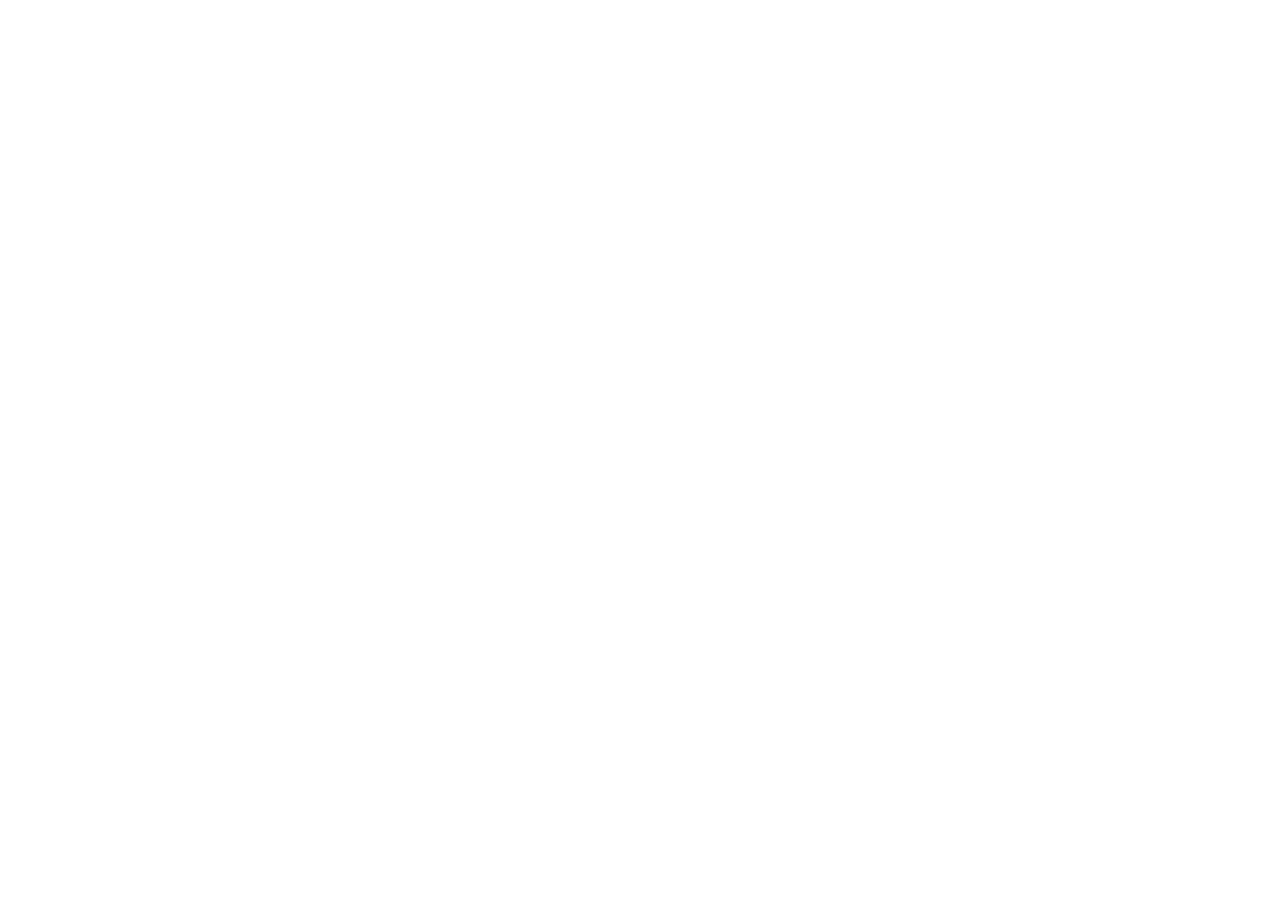
==== index.html @ 30ee0f63 "First commit" ====
<!DOCTYPE html>
<html lang="en">
<head>
    <meta charset="UTF-8">
    <meta name="viewport" content="width=device-width, initial-scale=1.0">
    <link rel="stylesheet" href="style.css">
    <title>Admin Dashboard</title>
</head>
<body>
    
</body>
</html>
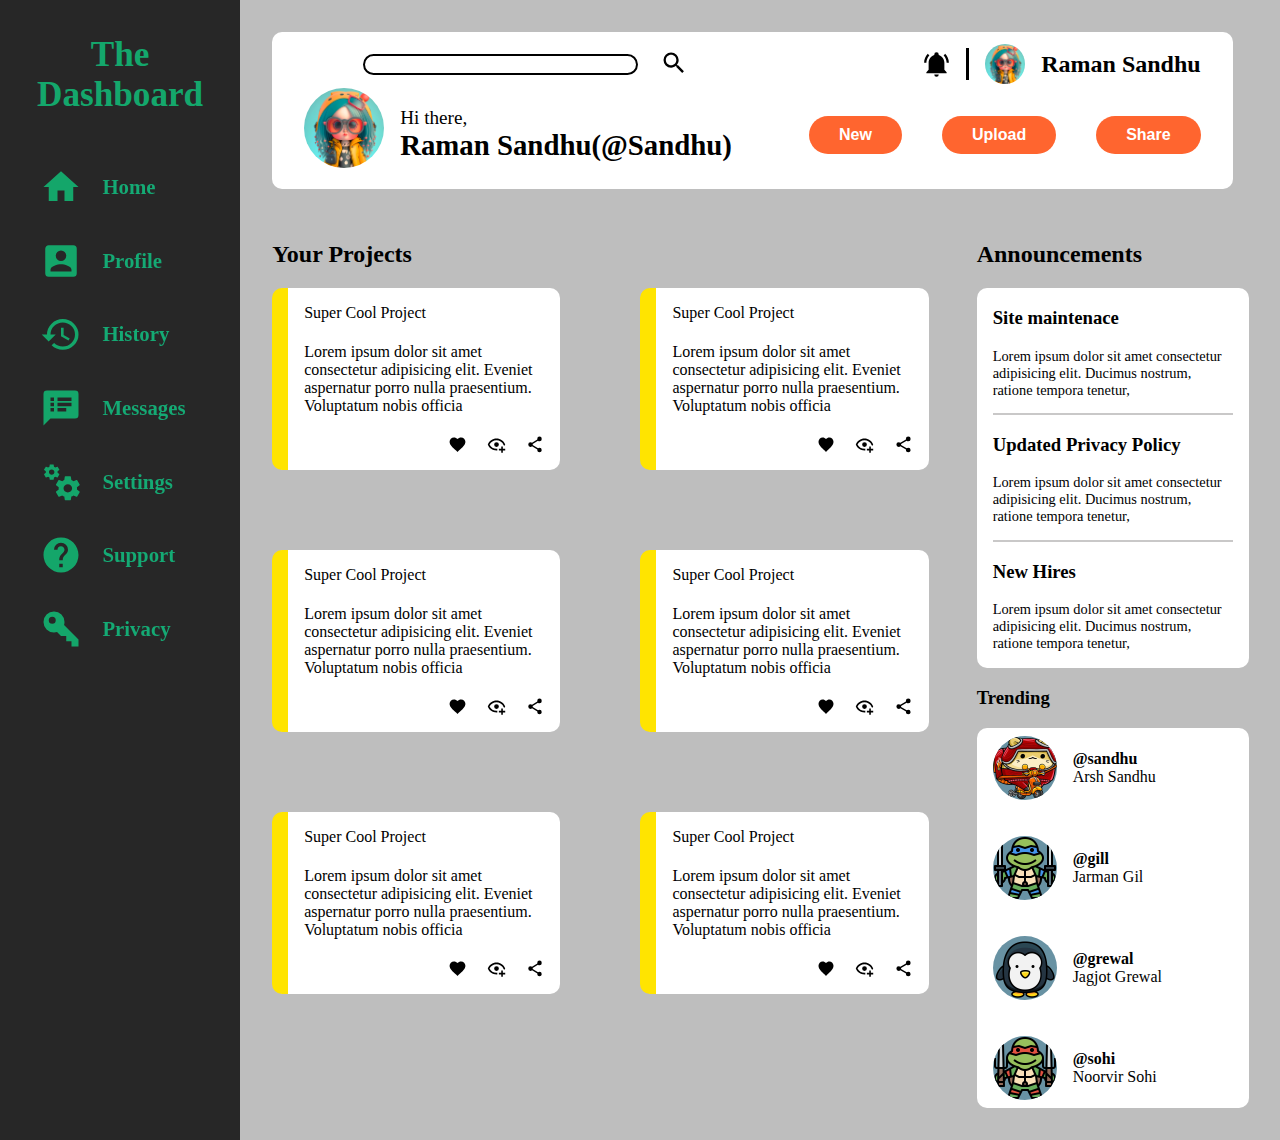
==== commit 510d2d1a: "Final commit" ====
--- a/index.html
+++ b/index.html
@@ -1,12 +1,186 @@
 <!DOCTYPE html>
 <html lang="en">
-<head>
+  <head>
     <meta charset="UTF-8">
     <meta name="viewport" content="width=device-width, initial-scale=1.0">
     <link rel="stylesheet" href="style.css">
-    <title>Admin Dashboard</title>
-</head>
-<body>
-    
-</body>
+    <title>Document</title>
+  </head>
+  <body>
+    <div class="container">
+      <div class="header">
+        <div class="search">
+          <input class="searchbar" type="text" placeholder="">
+          <button class="searchbutton">
+            <img src="images/magnify.svg" alt="">
+          </button>
+        </div>
+        <div class="username">
+          <img class="bellicon" src="images/bell.svg" alt="">
+          <div class="vl"></div>
+          <img class="profile-pic" src="images/robo.png" alt="">
+          <span>Raman Sandhu</span>
+        </div>
+        <div class="info">
+          <img src="images/robo.png" alt="">
+          <p>Hi there, <br>
+            <span>Raman Sandhu(@Sandhu)</span>
+          </p>
+        </div>
+        <div class="buttons">
+          <button>New</button>
+          <button>Upload</button>
+          <button>Share</button>
+        </div>
+      </div>
+      <div class="nav">
+        <header id='navheader'>The Dashboard</header>
+        <div class="navlist">
+          <ul>
+            <li>
+              <a class="filter-green" href="">
+                <img src="images/home.svg" alt="">Home </a>
+            </li>
+            <li>
+              <a class="filter-green" href="">
+                <img src="images/profile.svg" alt="">Profile </a>
+            </li>
+            <li>
+              <a class="filter-green" href="">
+                <img src="images/history.svg" alt="">History </a>
+            </li>
+            <li>
+              <a class="filter-green" href="">
+                <img src="images/message.svg" alt="">Messages </a>
+            </li>
+            <li>
+              <a class="filter-green" href="">
+                <img src="images/settings.svg" alt="">Settings </a>
+            </li>
+            <li>
+              <a class="filter-green" href="">
+                <img src="images/support.svg" alt="">Support </a>
+            </li>
+            <li>
+              <a class="filter-green" href="">
+                <img src="images/privacy.svg" alt="">Privacy </a>
+            </li>
+          </ul>
+        </div>
+      </div>
+      <div class="content">
+        <h2>Your Projects</h2>
+        <div class="projects">
+          <div class="items">
+            <span class="cardheding">Super Cool Project</span>
+            <p class="cardtext">Lorem ipsum dolor sit amet consectetur adipisicing elit. Eveniet aspernatur porro nulla praesentium. Voluptatum nobis officia </p>
+            <div class="cardicons">
+              <img src="images/heart.svg" alt="Like">
+              <img src="images/eye.svg" alt="View">
+              <img src="images/share.svg" alt="Share">
+            </div>
+          </div>
+          <div class="items">
+            <span class="cardheding">Super Cool Project</span>
+            <p class="cardtext">Lorem ipsum dolor sit amet consectetur adipisicing elit. Eveniet aspernatur porro nulla praesentium. Voluptatum nobis officia </p>
+            <div class="cardicons">
+              <img src="images/heart.svg" alt="Like">
+              <img src="images/eye.svg" alt="View">
+              <img src="images/share.svg" alt="Share">
+            </div>
+          </div>
+          <div class="items">
+            <span class="cardheding">Super Cool Project</span>
+            <p class="cardtext">Lorem ipsum dolor sit amet consectetur adipisicing elit. Eveniet aspernatur porro nulla praesentium. Voluptatum nobis officia </p>
+            <div class="cardicons">
+              <img src="images/heart.svg" alt="Like">
+              <img src="images/eye.svg" alt="View">
+              <img src="images/share.svg" alt="Share">
+            </div>
+          </div>
+          <div class="items">
+            <span class="cardheding">Super Cool Project</span>
+            <p class="cardtext">Lorem ipsum dolor sit amet consectetur adipisicing elit. Eveniet aspernatur porro nulla praesentium. Voluptatum nobis officia </p>
+            <div class="cardicons">
+              <img src="images/heart.svg" alt="Like">
+              <img src="images/eye.svg" alt="View">
+              <img src="images/share.svg" alt="Share">
+            </div>
+          </div>
+          <div class="items">
+            <span class="cardheding">Super Cool Project</span>
+            <p class="cardtext">Lorem ipsum dolor sit amet consectetur adipisicing elit. Eveniet aspernatur porro nulla praesentium. Voluptatum nobis officia </p>
+            <div class="cardicons">
+              <img src="images/heart.svg" alt="Like">
+              <img src="images/eye.svg" alt="View">
+              <img src="images/share.svg" alt="Share">
+            </div>
+          </div>
+          <div class="items">
+            <span class="cardheding">Super Cool Project</span>
+            <p class="cardtext">Lorem ipsum dolor sit amet consectetur adipisicing elit. Eveniet aspernatur porro nulla praesentium. Voluptatum nobis officia </p>
+            <div class="cardicons">
+              <img src="images/heart.svg" alt="Like">
+              <img src="images/eye.svg" alt="View">
+              <img src="images/share.svg" alt="Share">
+            </div>
+          </div>
+        </div>
+      </div>
+      <div class="sidebar">
+        <div class="anncounce">
+          <h2>Announcements</h2>
+          <div class="card">
+            <div class="acc">
+              <h3>Site maintenace</h3>
+              <p>Lorem ipsum dolor sit amet consectetur adipisicing elit. Ducimus nostrum, ratione tempora tenetur, </p>
+            </div>
+            <div class="line"></div>
+            <div class="acc">
+              <h3>Updated Privacy Policy</h3>
+              <p>Lorem ipsum dolor sit amet consectetur adipisicing elit. Ducimus nostrum, ratione tempora tenetur, </p>
+            </div>
+            <div class="line"></div>
+            <div class="acc">
+              <h3>New Hires</h3>
+              <p>Lorem ipsum dolor sit amet consectetur adipisicing elit. Ducimus nostrum, ratione tempora tenetur, </p>
+            </div>
+          </div>
+        </div>
+        <div class="trending">
+          <h3>Trending</h3>
+          <div class="trend">
+            <div class="profiles">
+              <img src="images/courier.png" alt="">
+              <p>
+                <b>@sandhu</b>
+                <br>Arsh Sandhu
+              </p>
+            </div>
+            <div class="profiles">
+              <img src="images/leonardo.png" alt="">
+              <p>
+                <b>@gill</b>
+                <br>Jarman Gil
+              </p>
+            </div>
+            <div class="profiles">
+              <img src="images/penguin.png" alt="">
+              <p>
+                <b>@grewal</b>
+                <br>Jagjot Grewal
+              </p>
+            </div>
+            <div class="profiles">
+              <img src="images/raphael.png" alt="">
+              <p>
+                <b>@sohi</b>
+                <br>Noorvir Sohi
+              </p>
+            </div>
+          </div>
+        </div>
+      </div>
+    </div>
+  </body>
 </html>--- a/style.css
+++ b/style.css
@@ -0,0 +1,259 @@
+body {
+    padding: 0;
+    margin: 0;
+    box-sizing: border-box;
+    font-family: Cambria;
+    background-color: #bebebe;
+  }
+  
+  .container {
+    display: grid;
+    grid-template-columns: 1fr 3fr 1fr;
+    height: 100vh;
+    width: 98.8vw;
+    padding: 0;
+  }
+  
+  .header {
+    background-color: white;
+    grid-area: 1 / 2 / 2 / 4;
+    display: grid;
+    grid-template-columns: 1fr 1fr;
+    align-items: center;
+    padding: 0.5em 2em;
+    font-family: Cambria;
+    border-radius: 10px;
+    margin: 2em;
+  }
+  .info {
+    display: grid;
+    grid-auto-flow: column;
+    align-content: center;
+    justify-content: left;
+    gap: 1em;
+  }
+  .info > img {
+    border-radius: 50px;
+    height: 5em;
+    width: 5em;
+  }
+  .info > p {
+    font-size: 1.2em;
+  }
+  .info > p > span {
+    font-size: 1.5em;
+    font-weight: bold;
+  }
+  
+  .username {
+    display: grid;
+    grid-auto-flow: column;
+    align-items: center;
+    justify-content: right;
+    gap: 1em;
+  }
+  .username > span {
+    font-size: 1.5em;
+    font-weight: bold;
+  }
+  .bellicon {
+    height: 1.7em;
+  }
+  .username > .vl {
+    border-left: 3px solid black;
+    height: 2em;
+  }
+  .profile-pic {
+    border-radius: 60px;
+    background-color: white;
+    height: 2.5em;
+    width: 2.5em;
+  }
+  .buttons {
+    display: grid;
+    grid-auto-flow: column;
+    justify-content: right;
+    gap: 2.5em;
+  }
+  .buttons > button {
+    background-color: #ff652f;
+    border: none;
+    border-radius: 20px;
+    padding: 10px 30px;
+    color: white;
+    font-weight: bold;
+    font-size: 1em;
+  }
+  .buttons > button:hover {
+    transform: scale(1.1) perspective(1px);
+  }
+  
+  .nav {
+    background-color: #272727;
+    grid-area: 1 / 1 / 4 / 1;
+    color: #14a76c;
+  }
+  #navheader {
+    font-size: 2.2em;
+    font-weight: bold;
+    text-align: center;
+    padding: 1em;
+  }
+  .navlist > ul {
+    display: grid;
+    gap: 2em;
+  }
+  .navlist > ul > li {
+    list-style-type: none;
+  }
+  .navlist > ul > li > a > img {
+    height: 2em;
+  }
+  
+  .navlist > ul > li > a {
+    display: grid;
+    grid-auto-flow: column;
+    justify-content: start;
+    gap: 1em;
+    align-items: center;
+    text-decoration: none;
+    font-size: 1.3em;
+    font-weight: bold;
+  }
+  
+  .content {
+    background-color: #bebebe;
+    grid-area: 2 / 2 / 4 / 3;
+    padding: 0px 2em;
+  }
+  
+  .projects {
+    display: grid;
+    gap: 5em;
+    grid-template-columns: repeat(auto-fit, minmax(250px, 1fr));
+    grid-template-rows: repeat(3, 1fr);
+    /* grid-template-rows:  repeat(auto-fit, minmax(250px, 1fr)); */
+  }
+  
+  .items {
+    padding: 1em;
+    background-color: white;
+    height: min(150px);
+    display: grid;
+    grid-template-columns: 1fr;
+    grid-template-rows: 1fr 3fr 1fr;
+    border-left: 1em solid #ffe400;
+    border-radius: 10px;
+  }
+  .items:hover {
+    box-shadow: 0px 10px 20px 2px rgba(0, 0, 0, 0.5);
+    transform: translateY(-3px);
+  }
+  .cardheading {
+    grid-area: 1 / 1 / 1 / 1;
+    justify-self: start;
+    align-self: center;
+  }
+  .cardtext {
+    grid-area: 2 / 1 / 3 / 1;
+    justify-self: start;
+    align-self: center;
+  }
+  .cardicons {
+    grid-area: 3 / 1 / 4 / 1;
+    display: grid;
+    grid-template-rows: 1fr;
+    grid-template-columns: 1fr 1fr 1fr;
+    width: 40%;
+    gap: 20px;
+    align-self: end;
+    justify-self: end;
+  }
+  .cardicons > img:hover {
+    transform: scale(1.1) perspective(1px);
+  }
+  .sidebar {
+    background-color: #bebebe;
+    grid-area: 2 / 3 / 4 / 4;
+    display: grid;
+    padding: 0px 1em;
+  }
+  
+  .card {
+    background-color: white;
+    height: min(380px);
+    display: grid;
+    grid-template-columns: 1fr;
+    align-content: start;
+    border-radius: 10px;
+    padding: 0px 1em;
+    justify-items: center;
+  }
+  
+  .acc > p {
+    font-size: 0.9em;
+  }
+  .line {
+    border-top: 2px solid rgb(201, 200, 200);
+    width: 15em;
+  }
+  .trend {
+    background-color: white;
+    height: min(380px);
+    display: grid;
+    grid-template-columns: 1fr;
+    align-content: center;
+    border-radius: 10px;
+    justify-items: start;
+    margin-bottom: 2em;
+  }
+  .profiles {
+    display: grid;
+    grid-auto-flow: column;
+    align-items: center;
+    align-content: center;
+    justify-content: start;
+    justify-items: start;
+    padding: 1em;
+    gap: 1em;
+  }
+  .profiles > img {
+    height: 4em;
+    border-radius: 50px;
+    background-color: #6892a3;
+  }
+  .filter-green {
+    filter: invert(58%) sepia(91%) saturate(4535%) hue-rotate(129deg)
+      brightness(95%) contrast(84%);
+  }
+  .filter-green:hover {
+    filter: invert(47%) sepia(67%) saturate(2049%) hue-rotate(340deg)
+      brightness(101%) contrast(104%);
+  }
+  
+  .search {
+    display: grid;
+    grid-auto-flow: column;
+    align-items: center;
+    justify-content: center;
+    gap: 1em;
+    height: 3em;
+  }
+  .searchbar {
+    border: 2px solid black;
+    border-radius: 15px;
+    width: 20em;
+  }
+  .searchbutton {
+    height: 3em;
+    width: 3em;
+    background-color: white;
+    border: none;
+  }
+  .searchbar:hover {
+    border: 2px solid #14a76c;
+  }
+  .searchbutton:hover {
+    transform: scale(1.1) perspective(1px);
+  }
+  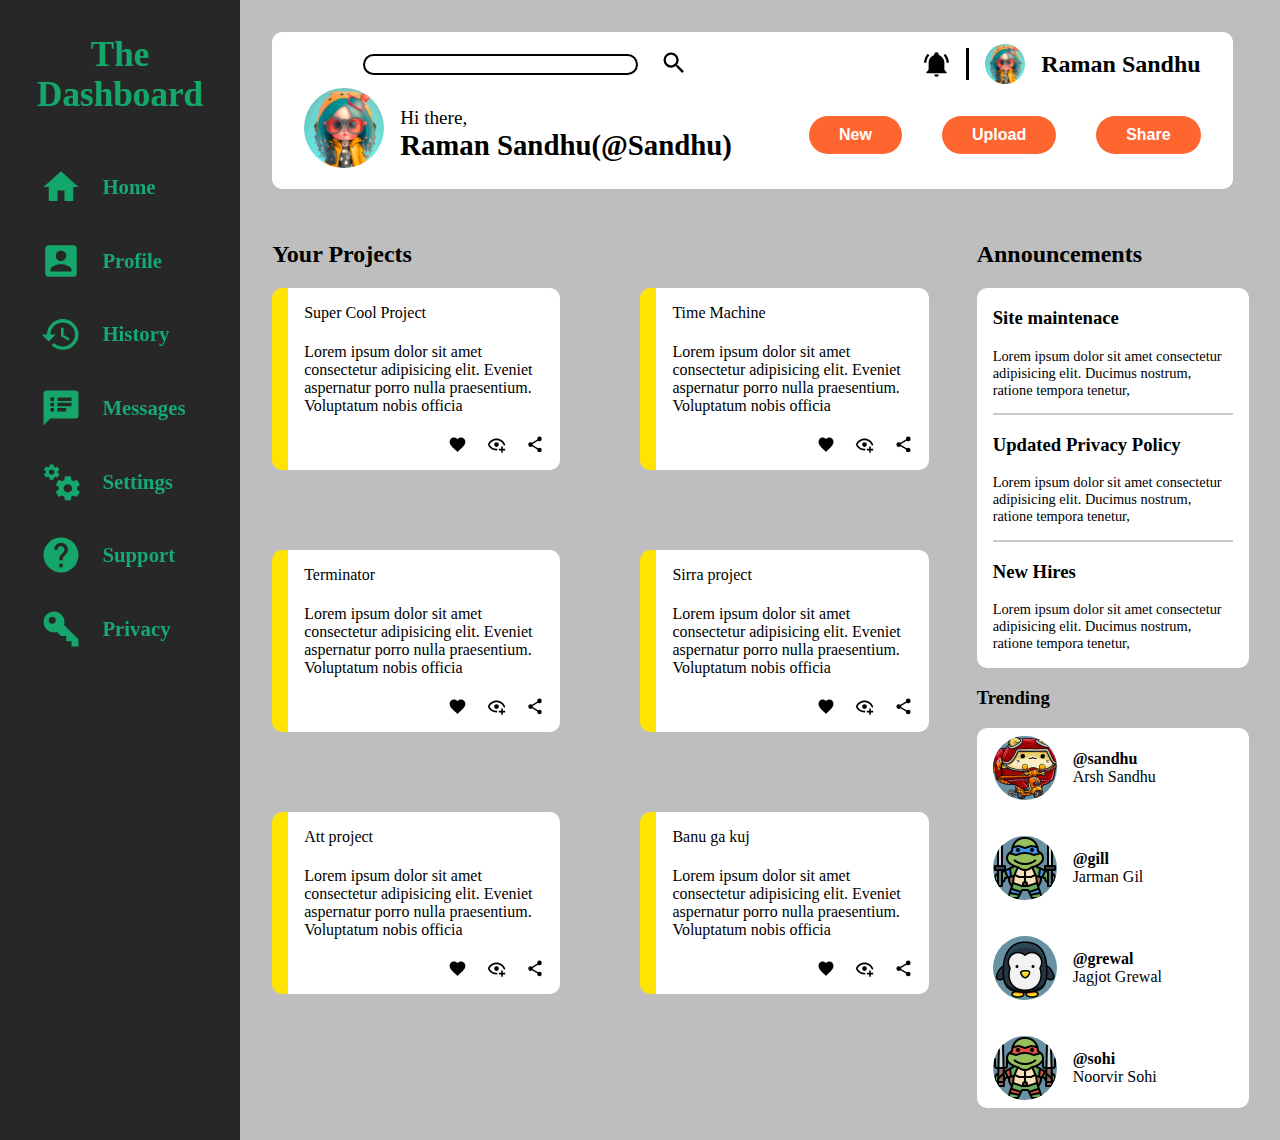
==== commit 172db504: "Some card name changes" ====
--- a/index.html
+++ b/index.html
@@ -81,7 +81,7 @@
             </div>
           </div>
           <div class="items">
-            <span class="cardheding">Super Cool Project</span>
+            <span class="cardheding">Time Machine</span>
             <p class="cardtext">Lorem ipsum dolor sit amet consectetur adipisicing elit. Eveniet aspernatur porro nulla praesentium. Voluptatum nobis officia </p>
             <div class="cardicons">
               <img src="images/heart.svg" alt="Like">
@@ -90,7 +90,16 @@
             </div>
           </div>
           <div class="items">
-            <span class="cardheding">Super Cool Project</span>
+            <span class="cardheding">Terminator </span>
+            <p class="cardtext">Lorem ipsum dolor sit amet consectetur adipisicing elit. Eveniet aspernatur porro nulla praesentium. Voluptatum nobis officia  </p>
+            <div class="cardicons">
+              <img src="images/heart.svg" alt="Like">
+              <img src="images/eye.svg" alt="View">
+              <img src="images/share.svg" alt="Share">
+            </div>
+          </div>
+          <div class="items">
+            <span class="cardheding">Sirra project</span>
             <p class="cardtext">Lorem ipsum dolor sit amet consectetur adipisicing elit. Eveniet aspernatur porro nulla praesentium. Voluptatum nobis officia </p>
             <div class="cardicons">
               <img src="images/heart.svg" alt="Like">
@@ -99,7 +108,7 @@
             </div>
           </div>
           <div class="items">
-            <span class="cardheding">Super Cool Project</span>
+            <span class="cardheding">Att project</span>
             <p class="cardtext">Lorem ipsum dolor sit amet consectetur adipisicing elit. Eveniet aspernatur porro nulla praesentium. Voluptatum nobis officia </p>
             <div class="cardicons">
               <img src="images/heart.svg" alt="Like">
@@ -108,17 +117,8 @@
             </div>
           </div>
           <div class="items">
-            <span class="cardheding">Super Cool Project</span>
-            <p class="cardtext">Lorem ipsum dolor sit amet consectetur adipisicing elit. Eveniet aspernatur porro nulla praesentium. Voluptatum nobis officia </p>
-            <div class="cardicons">
-              <img src="images/heart.svg" alt="Like">
-              <img src="images/eye.svg" alt="View">
-              <img src="images/share.svg" alt="Share">
-            </div>
-          </div>
-          <div class="items">
-            <span class="cardheding">Super Cool Project</span>
-            <p class="cardtext">Lorem ipsum dolor sit amet consectetur adipisicing elit. Eveniet aspernatur porro nulla praesentium. Voluptatum nobis officia </p>
+            <span class="cardheding">Banu ga kuj</span>
+            <p class="cardtext">Lorem ipsum dolor sit amet consectetur adipisicing elit. Eveniet aspernatur porro nulla praesentium. Voluptatum nobis officia  </p>
             <div class="cardicons">
               <img src="images/heart.svg" alt="Like">
               <img src="images/eye.svg" alt="View">
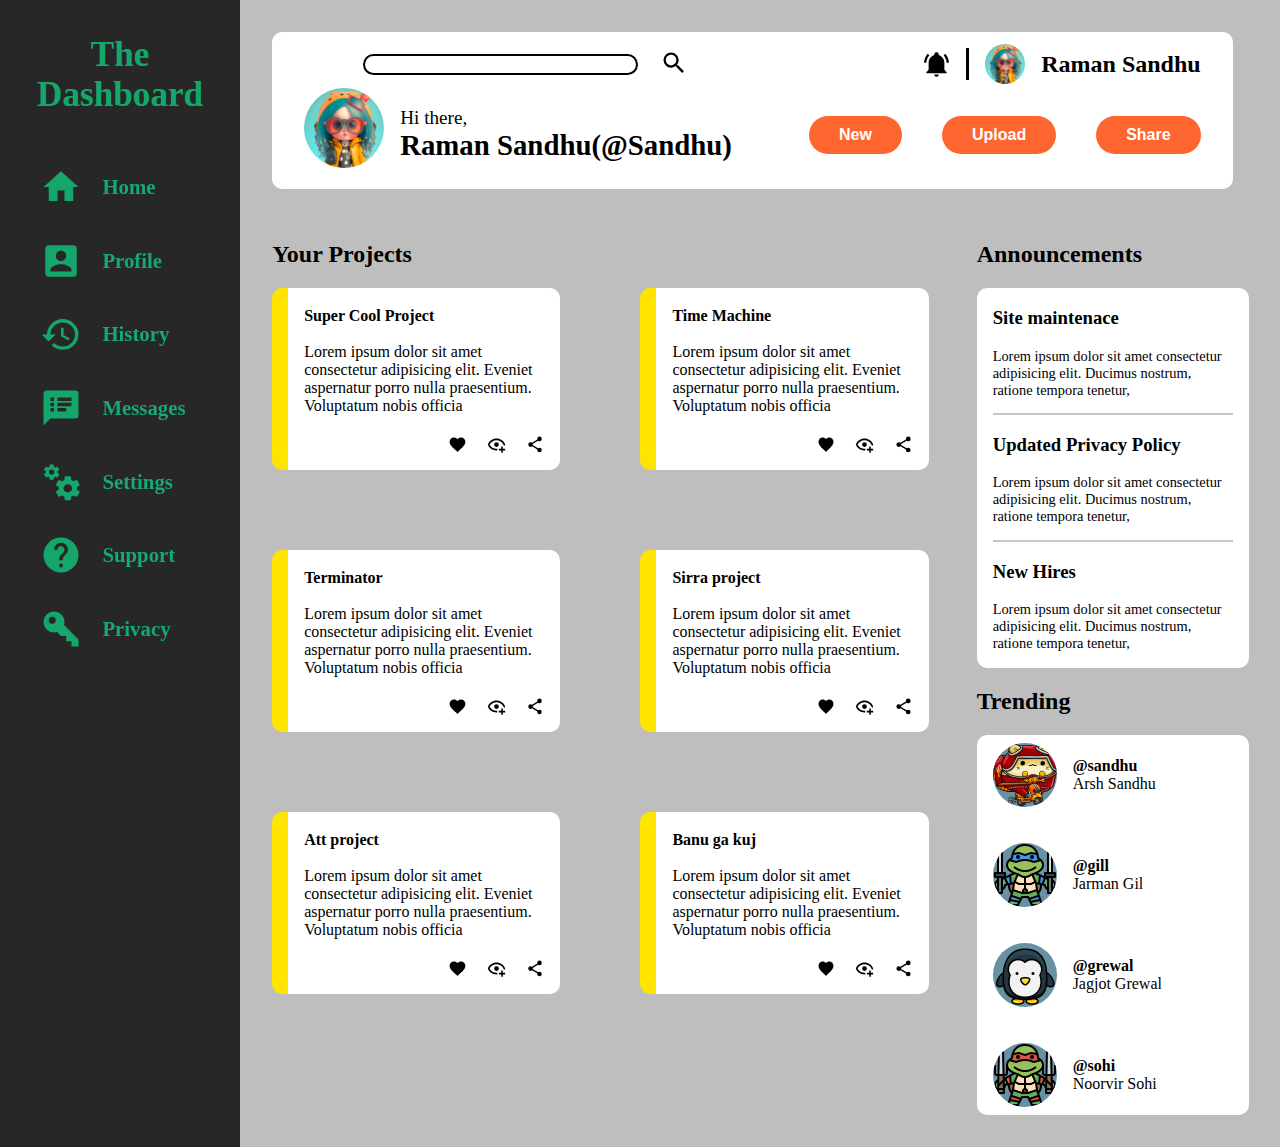
==== commit 5ab96ead: "Css changes" ====
--- a/index.html
+++ b/index.html
@@ -69,10 +69,10 @@
         </div>
       </div>
       <div class="content">
-        <h2>Your Projects</h2>
+        <h2 class="main">Your Projects</h2>
         <div class="projects">
           <div class="items">
-            <span class="cardheding">Super Cool Project</span>
+            <span class="cardheading">Super Cool Project</span>
             <p class="cardtext">Lorem ipsum dolor sit amet consectetur adipisicing elit. Eveniet aspernatur porro nulla praesentium. Voluptatum nobis officia </p>
             <div class="cardicons">
               <img src="images/heart.svg" alt="Like">
@@ -81,7 +81,7 @@
             </div>
           </div>
           <div class="items">
-            <span class="cardheding">Time Machine</span>
+            <span class="cardheading">Time Machine</span>
             <p class="cardtext">Lorem ipsum dolor sit amet consectetur adipisicing elit. Eveniet aspernatur porro nulla praesentium. Voluptatum nobis officia </p>
             <div class="cardicons">
               <img src="images/heart.svg" alt="Like">
@@ -90,7 +90,7 @@
             </div>
           </div>
           <div class="items">
-            <span class="cardheding">Terminator </span>
+            <span class="cardheading">Terminator </span>
             <p class="cardtext">Lorem ipsum dolor sit amet consectetur adipisicing elit. Eveniet aspernatur porro nulla praesentium. Voluptatum nobis officia  </p>
             <div class="cardicons">
               <img src="images/heart.svg" alt="Like">
@@ -99,7 +99,7 @@
             </div>
           </div>
           <div class="items">
-            <span class="cardheding">Sirra project</span>
+            <span class="cardheading">Sirra project</span>
             <p class="cardtext">Lorem ipsum dolor sit amet consectetur adipisicing elit. Eveniet aspernatur porro nulla praesentium. Voluptatum nobis officia </p>
             <div class="cardicons">
               <img src="images/heart.svg" alt="Like">
@@ -108,7 +108,7 @@
             </div>
           </div>
           <div class="items">
-            <span class="cardheding">Att project</span>
+            <span class="cardheading">Att project</span>
             <p class="cardtext">Lorem ipsum dolor sit amet consectetur adipisicing elit. Eveniet aspernatur porro nulla praesentium. Voluptatum nobis officia </p>
             <div class="cardicons">
               <img src="images/heart.svg" alt="Like">
@@ -117,7 +117,7 @@
             </div>
           </div>
           <div class="items">
-            <span class="cardheding">Banu ga kuj</span>
+            <span class="cardheading">Banu ga kuj</span>
             <p class="cardtext">Lorem ipsum dolor sit amet consectetur adipisicing elit. Eveniet aspernatur porro nulla praesentium. Voluptatum nobis officia  </p>
             <div class="cardicons">
               <img src="images/heart.svg" alt="Like">
@@ -129,7 +129,7 @@
       </div>
       <div class="sidebar">
         <div class="anncounce">
-          <h2>Announcements</h2>
+          <h2 class="main">Announcements</h2>
           <div class="card">
             <div class="acc">
               <h3>Site maintenace</h3>
@@ -148,7 +148,7 @@
           </div>
         </div>
         <div class="trending">
-          <h3>Trending</h3>
+          <h2 class=" main">Trending</h2>
           <div class="trend">
             <div class="profiles">
               <img src="images/courier.png" alt="">
--- a/style.css
+++ b/style.css
@@ -149,11 +149,13 @@
     box-shadow: 0px 10px 20px 2px rgba(0, 0, 0, 0.5);
     transform: translateY(-3px);
   }
-  .cardheading {
+  .items>.cardheading {
     grid-area: 1 / 1 / 1 / 1;
     justify-self: start;
     align-self: center;
-  }
+    font-weight: bold;
+ 
+  } 
   .cardtext {
     grid-area: 2 / 1 / 3 / 1;
     justify-self: start;
